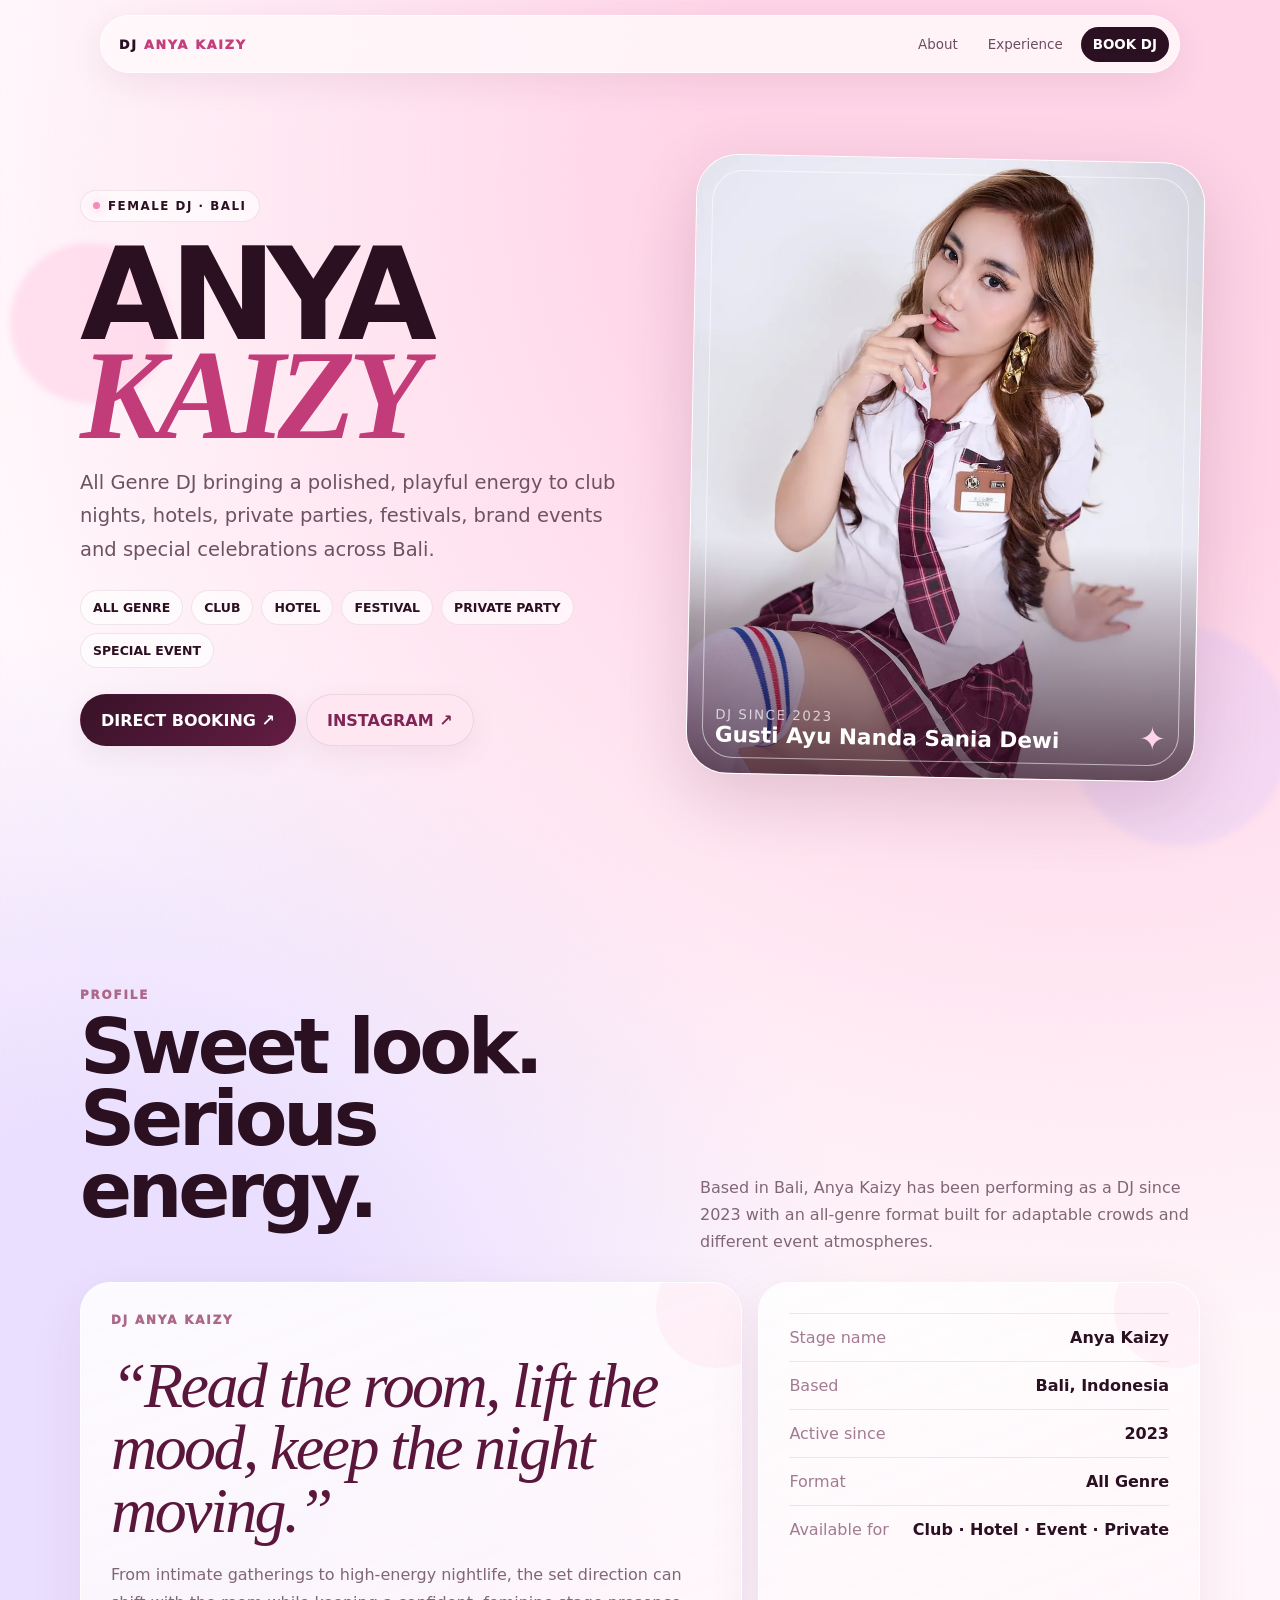
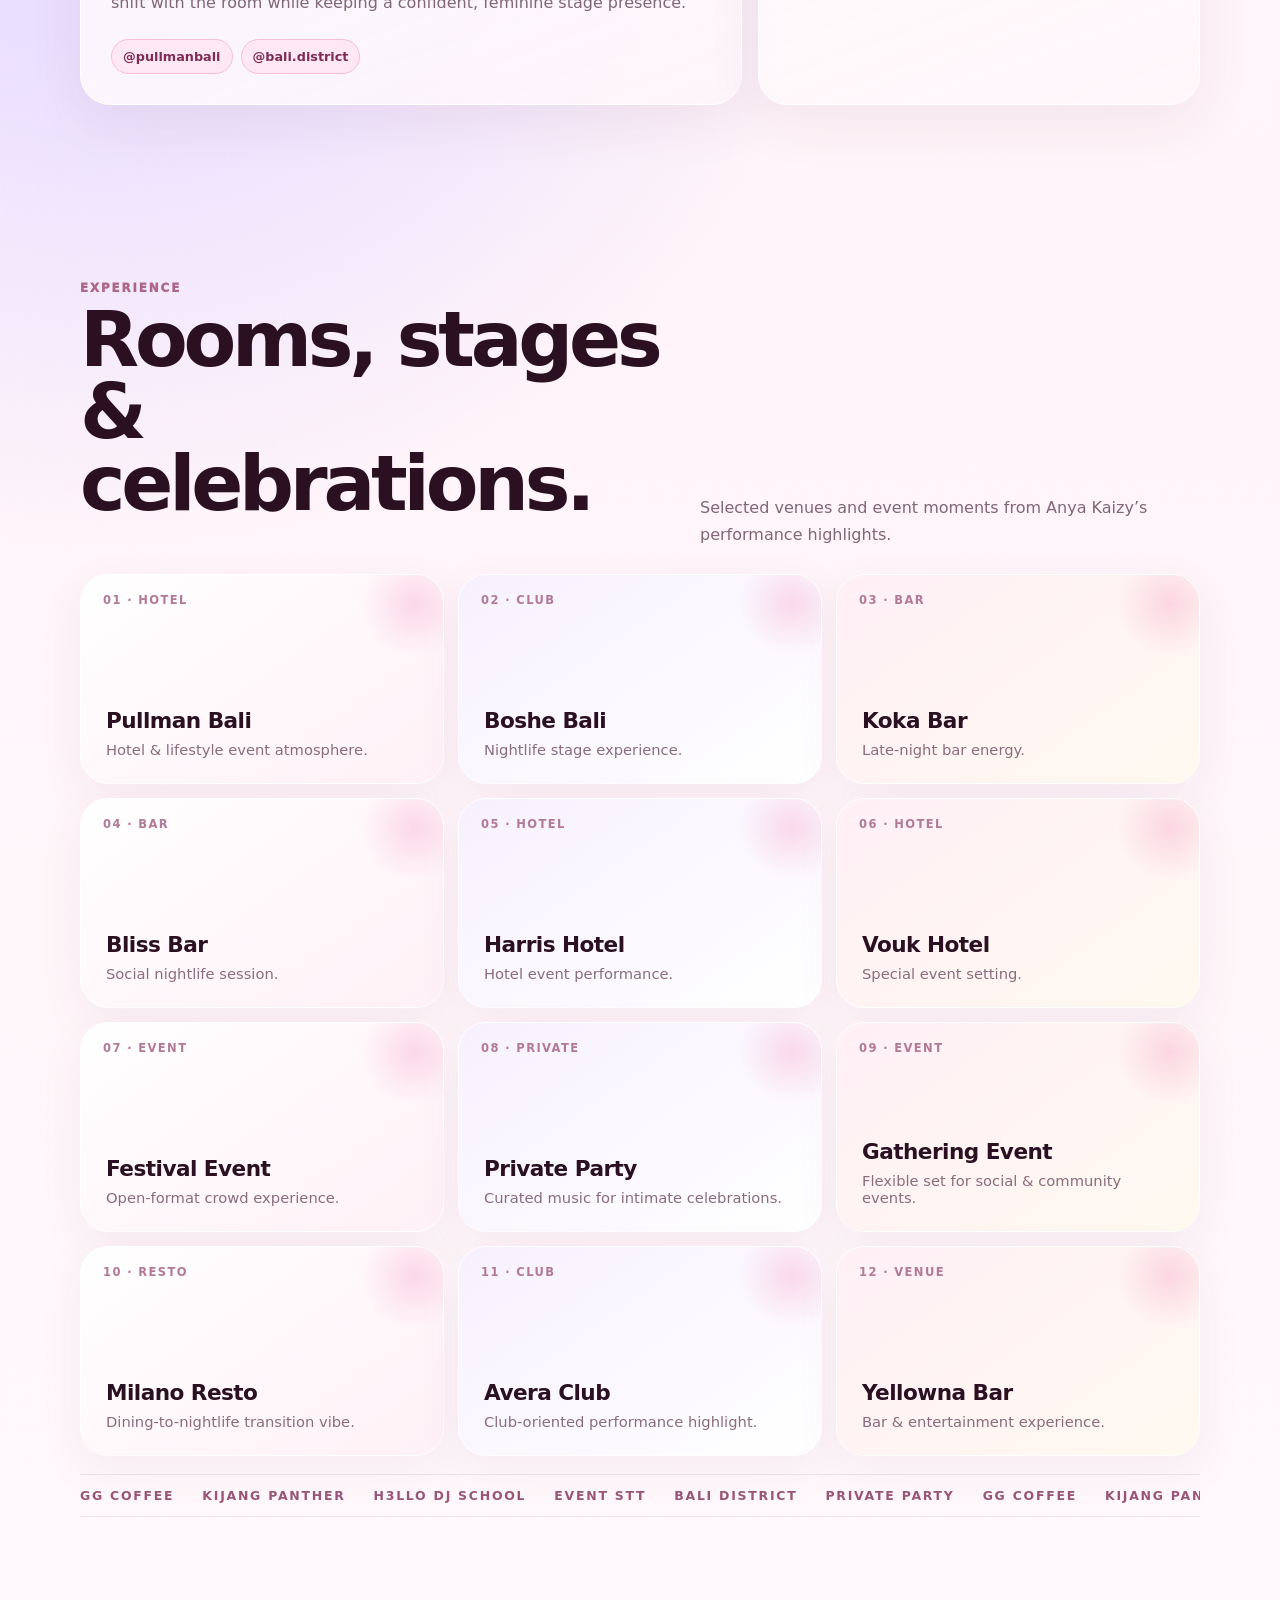
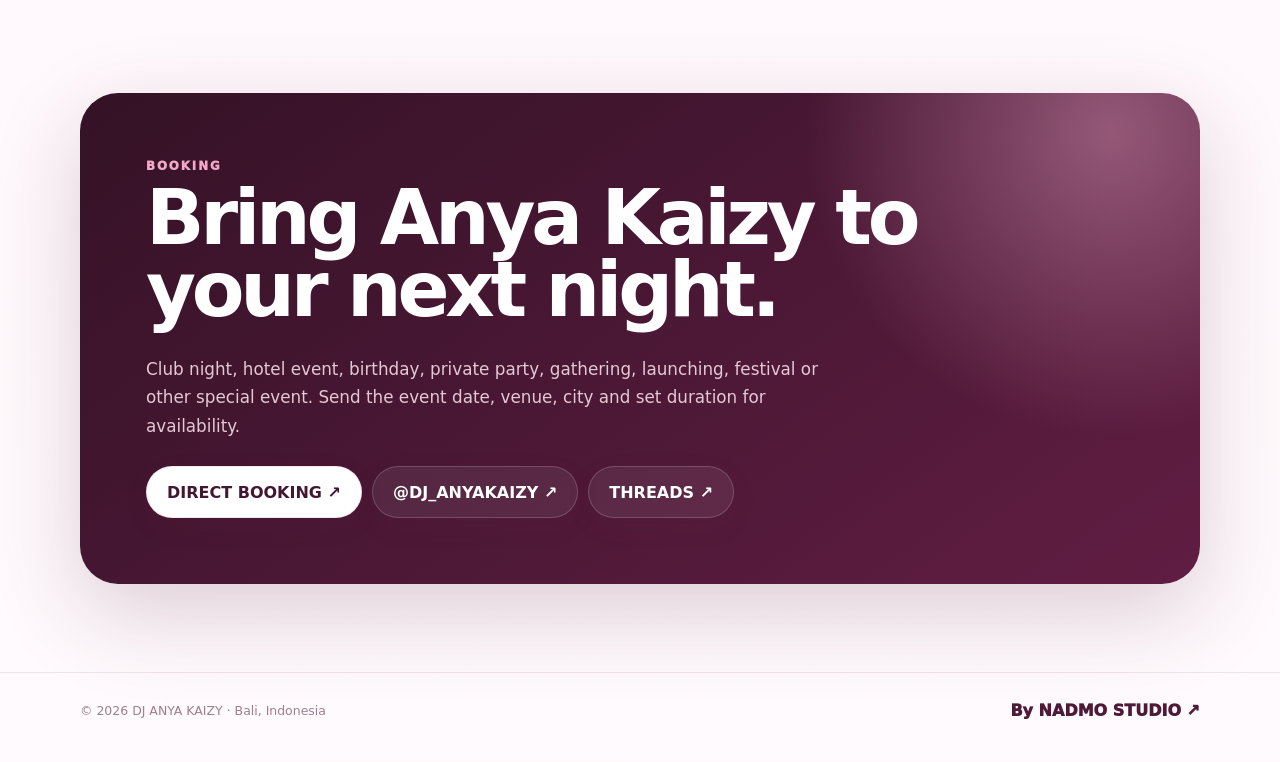
==== sites/anyakaizy/index.html @ 530e31b0 "Add DJ Anya Kaizy profile website" ====
<!doctype html>
<html lang="en">
<head>
<meta charset="utf-8">
<meta name="viewport" content="width=device-width,initial-scale=1,viewport-fit=cover">
<meta name="theme-color" content="#2b1021">
<title>DJ ANYA KAIZY — Female DJ Bali</title>
<meta name="description" content="DJ Anya Kaizy — Female All Genre DJ based in Bali. DJ since 2023. Available for club nights, hotels, private parties, festivals and special events.">
<meta property="og:title" content="DJ ANYA KAIZY — Female DJ Bali">
<meta property="og:description" content="All Genre Female DJ based in Bali. Club, hotel, festival, private party and special event experience.">
<style>
:root{
  --ink:#2b1021;
  --ink2:#43172f;
  --rose:#f38ab9;
  --rose2:#ffb9d6;
  --cream:#fff7fb;
  --paper:#fffafd;
  --lav:#d9c7ff;
  --muted:#816676;
  --line:#5a27411a;
  --card:#ffffffb8;
  --shadow:0 24px 70px rgba(77,18,49,.16);
}
*{box-sizing:border-box}
html{scroll-behavior:smooth}
body{
  margin:0;color:var(--ink);font-family:Inter,ui-sans-serif,system-ui,-apple-system,Segoe UI,sans-serif;
  background:
    radial-gradient(circle at 86% 4%,#ffd4e7 0 10%,transparent 30%),
    radial-gradient(circle at 8% 35%,#eadfff 0 9%,transparent 27%),
    linear-gradient(180deg,#fffafd,#fff4f9 48%,#fffafd 100%);
  overflow-x:hidden;
}
a{color:inherit;text-decoration:none}
.wrap{width:min(1120px,calc(100% - 34px));margin:auto}
nav{position:fixed;z-index:30;top:15px;left:0;right:0}
.nav{
  width:min(1080px,calc(100% - 34px));margin:auto;min-height:58px;padding:9px 10px 9px 18px;
  display:flex;align-items:center;justify-content:space-between;border:1px solid #ffffffb8;
  border-radius:999px;background:#fff8fbd9;backdrop-filter:blur(20px);box-shadow:0 10px 35px #5f214915;
}
.logo{font-size:.79rem;font-weight:950;letter-spacing:.14em}
.logo i{font-style:normal;color:#c33e7d}
.menu{display:flex;gap:6px;align-items:center}
.menu a{font-size:.84rem;color:#6c4d60;padding:10px 12px}
.menu .book{background:var(--ink);color:#fff;border-radius:999px;font-weight:900}

.hero{min-height:100svh;padding:112px 0 76px;display:flex;align-items:center;position:relative}
.hero:before,.hero:after{content:"";position:absolute;border-radius:50%;filter:blur(3px);pointer-events:none}
.hero:before{width:160px;height:160px;background:#ffc5df70;left:-70px;top:27%}
.hero:after{width:220px;height:220px;background:#d5c2ff45;right:-90px;bottom:6%}
.hero-grid{display:grid;grid-template-columns:1fr .92fr;gap:58px;align-items:center;position:relative;z-index:2}
.eyebrow{display:inline-flex;align-items:center;gap:8px;padding:8px 12px;border:1px solid var(--line);border-radius:999px;background:#ffffffa5;font-size:.74rem;font-weight:900;letter-spacing:.13em;text-transform:uppercase}
.eyebrow:before{content:"";width:7px;height:7px;border-radius:50%;background:var(--rose);box-shadow:0 0 18px #ee6fa8}
h1{margin:22px 0 18px;font-size:clamp(4rem,10vw,8.5rem);line-height:.79;letter-spacing:-.075em}
h1 span{display:block;color:#c13c79;font-family:Georgia,'Times New Roman',serif;font-weight:700;font-style:italic;letter-spacing:-.06em}
.lead{max-width:640px;color:#6d5362;font-size:clamp(1rem,1.9vw,1.22rem);line-height:1.72}
.chips{display:flex;flex-wrap:wrap;gap:8px;margin:24px 0 26px}
.chip{padding:9px 12px;border:1px solid var(--line);border-radius:999px;background:#ffffffa7;font-size:.78rem;font-weight:800}
.btns{display:flex;flex-wrap:wrap;gap:10px}
.btn{min-height:52px;padding:0 20px;display:inline-flex;align-items:center;justify-content:center;border-radius:999px;border:1px solid var(--line);background:#fff;font-weight:900;box-shadow:0 9px 28px #70254b12}
.btn.primary{background:linear-gradient(135deg,#381228,#641d43);color:#fff;border-color:transparent}
.btn.soft{background:#ffe7f2;color:#7f2453}

.portrait{position:relative;min-height:620px;border-radius:42px;overflow:hidden;background:#f4d9e7;border:1px solid #ffffff;box-shadow:var(--shadow);transform:rotate(1.1deg)}
.portrait:before{content:"";position:absolute;inset:15px;border:1px solid #ffffff90;border-radius:31px;z-index:2;pointer-events:none}
.portrait img{position:absolute;inset:0;width:100%;height:100%;object-fit:cover;object-position:50% 12%}
.portrait:after{content:"";position:absolute;inset:0;background:linear-gradient(0deg,#321022b8 0%,transparent 38%)}
.photo-tag{position:absolute;z-index:3;left:28px;right:28px;bottom:26px;display:flex;justify-content:space-between;align-items:flex-end;gap:18px;color:#fff}
.photo-tag small{display:block;opacity:.72;letter-spacing:.12em;text-transform:uppercase}
.photo-tag strong{font-size:1.35rem}
.star{font-size:2rem;line-height:1;color:#ffd5e7}

section{padding:88px 0}
.kicker{font-size:.74rem;color:#ac6888;text-transform:uppercase;letter-spacing:.16em;font-weight:950}
h2{font-size:clamp(2.5rem,6vw,4.9rem);line-height:.94;letter-spacing:-.055em;margin:9px 0 28px}
.section-head{display:flex;justify-content:space-between;align-items:flex-end;gap:24px;margin-bottom:26px}
.section-head p{max-width:500px;color:var(--muted);margin:0;line-height:1.7}

.profile-grid{display:grid;grid-template-columns:1.2fr .8fr;gap:16px}
.card{border:1px solid #ffffff;background:linear-gradient(160deg,#ffffffdc,#fff6faca);border-radius:30px;padding:30px;box-shadow:0 18px 55px #6d254513;position:relative;overflow:hidden}
.card:after{content:"";position:absolute;width:120px;height:120px;border-radius:50%;background:#ffd4e840;right:-35px;top:-35px}
.quote{font-family:Georgia,'Times New Roman',serif;font-style:italic;font-size:clamp(2.25rem,5vw,4.2rem);line-height:.98;letter-spacing:-.04em;margin:28px 0 18px;color:#5b173b}
.card p{color:var(--muted);line-height:1.75}
.meta{display:flex;justify-content:space-between;gap:18px;padding:14px 0;border-top:1px solid var(--line);position:relative;z-index:2}
.meta span:first-child{color:#a37b92}
.meta b{text-align:right}
.affil{margin-top:22px;display:flex;gap:8px;flex-wrap:wrap}
.affil span{padding:9px 11px;background:#ffe8f3;border:1px solid #f5bfd7;border-radius:999px;font-size:.8rem;font-weight:850;color:#7d2c56}

.experience{position:relative}
.experience-grid{display:grid;grid-template-columns:repeat(3,1fr);gap:14px}
.xcard{min-height:210px;padding:25px;border-radius:28px;border:1px solid #ffffff;background:linear-gradient(145deg,#fff,#fff1f7);box-shadow:0 14px 46px #70284c10;display:flex;flex-direction:column;justify-content:flex-end;position:relative;overflow:hidden}
.xcard:nth-child(3n+2){background:linear-gradient(145deg,#f7f1ff,#fff)}
.xcard:nth-child(3n){background:linear-gradient(145deg,#fff0f6,#fff9f0)}
.xcard:before{content:"";position:absolute;width:110px;height:110px;right:-26px;top:-26px;border-radius:50%;background:radial-gradient(circle,#f59dc55a,transparent 68%)}
.num{position:absolute;top:18px;left:22px;font-size:.72rem;letter-spacing:.12em;font-weight:900;color:#b27a97}
.xcard h3{margin:0 0 8px;font-size:1.35rem;letter-spacing:-.025em}
.xcard p{margin:0;color:#8a6c7d;font-size:.92rem}

.marquee{margin-top:18px;overflow:hidden;border-top:1px solid var(--line);border-bottom:1px solid var(--line);padding:13px 0}
.marquee-track{display:flex;gap:28px;width:max-content;animation:flow 24s linear infinite;font-size:.78rem;font-weight:900;letter-spacing:.14em;color:#9a5677}
@keyframes flow{to{transform:translateX(-50%)}}

.booking{padding:clamp(30px,6vw,66px);border-radius:38px;background:radial-gradient(circle at 92% 8%,#ffbad965,transparent 27%),linear-gradient(145deg,#341226,#611d43);color:#fff;box-shadow:0 30px 90px #49152f30}
.booking .kicker{color:#f2a8c8}
.booking h2{max-width:800px}
.booking p{color:#e4c8d6;max-width:680px;font-size:1.05rem;line-height:1.7}
.booking .btn{background:#fff;color:#42172f}
.booking .btn.alt{background:#ffffff12;color:#fff;border-color:#ffffff2c}
.socials{display:flex;gap:10px;flex-wrap:wrap;margin-top:26px}

footer{padding:28px 0 42px;color:#9d7f8f;border-top:1px solid var(--line)}
.foot{display:flex;justify-content:space-between;gap:18px;flex-wrap:wrap;align-items:center}
.nadmo{color:#4d1a37;font-weight:950}
.micro{font-size:.78rem}

@media(max-width:820px){
  .menu a:not(.book){display:none}
  .hero{padding-top:94px}
  .hero-grid{grid-template-columns:1fr;gap:28px}
  .portrait{order:-1;min-height:500px;border-radius:30px;transform:none}
  .portrait:before{inset:11px;border-radius:22px}
  h1{font-size:clamp(4rem,20vw,6.6rem)}
  .profile-grid{grid-template-columns:1fr}
  .experience-grid{grid-template-columns:1fr}
  .section-head{display:block}
  .section-head p{margin-top:14px}
  section{padding:66px 0}
  .btn{width:100%}
}
@media(max-width:430px){
  .wrap{width:min(100% - 24px,1120px)}
  .nav{width:calc(100% - 24px)}
  .portrait{min-height:465px}
  .photo-tag{left:20px;right:20px;bottom:20px}
  .card,.xcard{border-radius:24px}
}
@media(prefers-reduced-motion:reduce){html{scroll-behavior:auto}.marquee-track{animation:none}}
</style>
</head>
<body>
<nav>
  <div class="nav">
    <a class="logo" href="#top">DJ <i>ANYA KAIZY</i></a>
    <div class="menu">
      <a href="#about">About</a>
      <a href="#experience">Experience</a>
      <a class="book" href="https://ig.me/m/dj_anyakaizy" target="_blank" rel="noopener">BOOK DJ</a>
    </div>
  </div>
</nav>

<main id="top">
  <div class="wrap hero">
    <div class="hero-grid">
      <div>
        <span class="eyebrow">Female DJ · Bali</span>
        <h1>ANYA<span>KAIZY</span></h1>
        <p class="lead">All Genre DJ bringing a polished, playful energy to club nights, hotels, private parties, festivals, brand events and special celebrations across Bali.</p>
        <div class="chips">
          <span class="chip">ALL GENRE</span><span class="chip">CLUB</span><span class="chip">HOTEL</span><span class="chip">FESTIVAL</span><span class="chip">PRIVATE PARTY</span><span class="chip">SPECIAL EVENT</span>
        </div>
        <div class="btns">
          <a class="btn primary" href="https://ig.me/m/dj_anyakaizy" target="_blank" rel="noopener">DIRECT BOOKING ↗</a>
          <a class="btn soft" href="https://www.instagram.com/dj_anyakaizy/" target="_blank" rel="noopener">INSTAGRAM ↗</a>
        </div>
      </div>
      <div class="portrait">
        <img alt="DJ Anya Kaizy" src="[data-uri]">
        <div class="photo-tag">
          <div><small>DJ since 2023</small><strong>Gusti Ayu Nanda Sania Dewi</strong></div>
          <div class="star">✦</div>
        </div>
      </div>
    </div>
  </div>

  <section id="about">
    <div class="wrap">
      <div class="section-head">
        <div><div class="kicker">Profile</div><h2>Sweet look.<br>Serious energy.</h2></div>
        <p>Based in Bali, Anya Kaizy has been performing as a DJ since 2023 with an all-genre format built for adaptable crowds and different event atmospheres.</p>
      </div>
      <div class="profile-grid">
        <article class="card">
          <div class="kicker">DJ ANYA KAIZY</div>
          <div class="quote">“Read the room, lift the mood, keep the night moving.”</div>
          <p>From intimate gatherings to high-energy nightlife, the set direction can shift with the room while keeping a confident, feminine stage presence.</p>
          <div class="affil"><span>@pullmanbali</span><span>@bali.district</span></div>
        </article>
        <article class="card">
          <div class="meta"><span>Stage name</span><b>Anya Kaizy</b></div>
          <div class="meta"><span>Based</span><b>Bali, Indonesia</b></div>
          <div class="meta"><span>Active since</span><b>2023</b></div>
          <div class="meta"><span>Format</span><b>All Genre</b></div>
          <div class="meta"><span>Available for</span><b>Club · Hotel · Event · Private</b></div>
        </article>
      </div>
    </div>
  </section>

  <section id="experience" class="experience">
    <div class="wrap">
      <div class="section-head">
        <div><div class="kicker">Experience</div><h2>Rooms, stages<br>& celebrations.</h2></div>
        <p>Selected venues and event moments from Anya Kaizy’s performance highlights.</p>
      </div>

      <div class="experience-grid">
        <article class="xcard"><div class="num">01 · HOTEL</div><h3>Pullman Bali</h3><p>Hotel & lifestyle event atmosphere.</p></article>
        <article class="xcard"><div class="num">02 · CLUB</div><h3>Boshe Bali</h3><p>Nightlife stage experience.</p></article>
        <article class="xcard"><div class="num">03 · BAR</div><h3>Koka Bar</h3><p>Late-night bar energy.</p></article>
        <article class="xcard"><div class="num">04 · BAR</div><h3>Bliss Bar</h3><p>Social nightlife session.</p></article>
        <article class="xcard"><div class="num">05 · HOTEL</div><h3>Harris Hotel</h3><p>Hotel event performance.</p></article>
        <article class="xcard"><div class="num">06 · HOTEL</div><h3>Vouk Hotel</h3><p>Special event setting.</p></article>
        <article class="xcard"><div class="num">07 · EVENT</div><h3>Festival Event</h3><p>Open-format crowd experience.</p></article>
        <article class="xcard"><div class="num">08 · PRIVATE</div><h3>Private Party</h3><p>Curated music for intimate celebrations.</p></article>
        <article class="xcard"><div class="num">09 · EVENT</div><h3>Gathering Event</h3><p>Flexible set for social & community events.</p></article>
        <article class="xcard"><div class="num">10 · RESTO</div><h3>Milano Resto</h3><p>Dining-to-nightlife transition vibe.</p></article>
        <article class="xcard"><div class="num">11 · CLUB</div><h3>Avera Club</h3><p>Club-oriented performance highlight.</p></article>
        <article class="xcard"><div class="num">12 · VENUE</div><h3>Yellowna Bar</h3><p>Bar & entertainment experience.</p></article>
      </div>

      <div class="marquee" aria-hidden="true">
        <div class="marquee-track">
          <span>GG COFFEE</span><span>KIJANG PANTHER</span><span>H3LLO DJ SCHOOL</span><span>EVENT STT</span><span>BALI DISTRICT</span><span>PRIVATE PARTY</span>
          <span>GG COFFEE</span><span>KIJANG PANTHER</span><span>H3LLO DJ SCHOOL</span><span>EVENT STT</span><span>BALI DISTRICT</span><span>PRIVATE PARTY</span>
        </div>
      </div>
    </div>
  </section>

  <section id="booking">
    <div class="wrap">
      <div class="booking">
        <div class="kicker">Booking</div>
        <h2>Bring Anya Kaizy to your next night.</h2>
        <p>Club night, hotel event, birthday, private party, gathering, launching, festival or other special event. Send the event date, venue, city and set duration for availability.</p>
        <div class="socials">
          <a class="btn" href="https://ig.me/m/dj_anyakaizy" target="_blank" rel="noopener">DIRECT BOOKING ↗</a>
          <a class="btn alt" href="https://www.instagram.com/dj_anyakaizy/" target="_blank" rel="noopener">@DJ_ANYAKAIZY ↗</a>
          <a class="btn alt" href="https://www.threads.net/@dj_anyakaizy" target="_blank" rel="noopener">THREADS ↗</a>
        </div>
      </div>
    </div>
  </section>
</main>

<footer>
  <div class="wrap foot">
    <div class="micro">© 2026 DJ ANYA KAIZY · Bali, Indonesia</div>
    <a class="nadmo" href="https://nadmo.id/" target="_blank" rel="noopener">By NADMO STUDIO ↗</a>
  </div>
</footer>
</body>
</html>
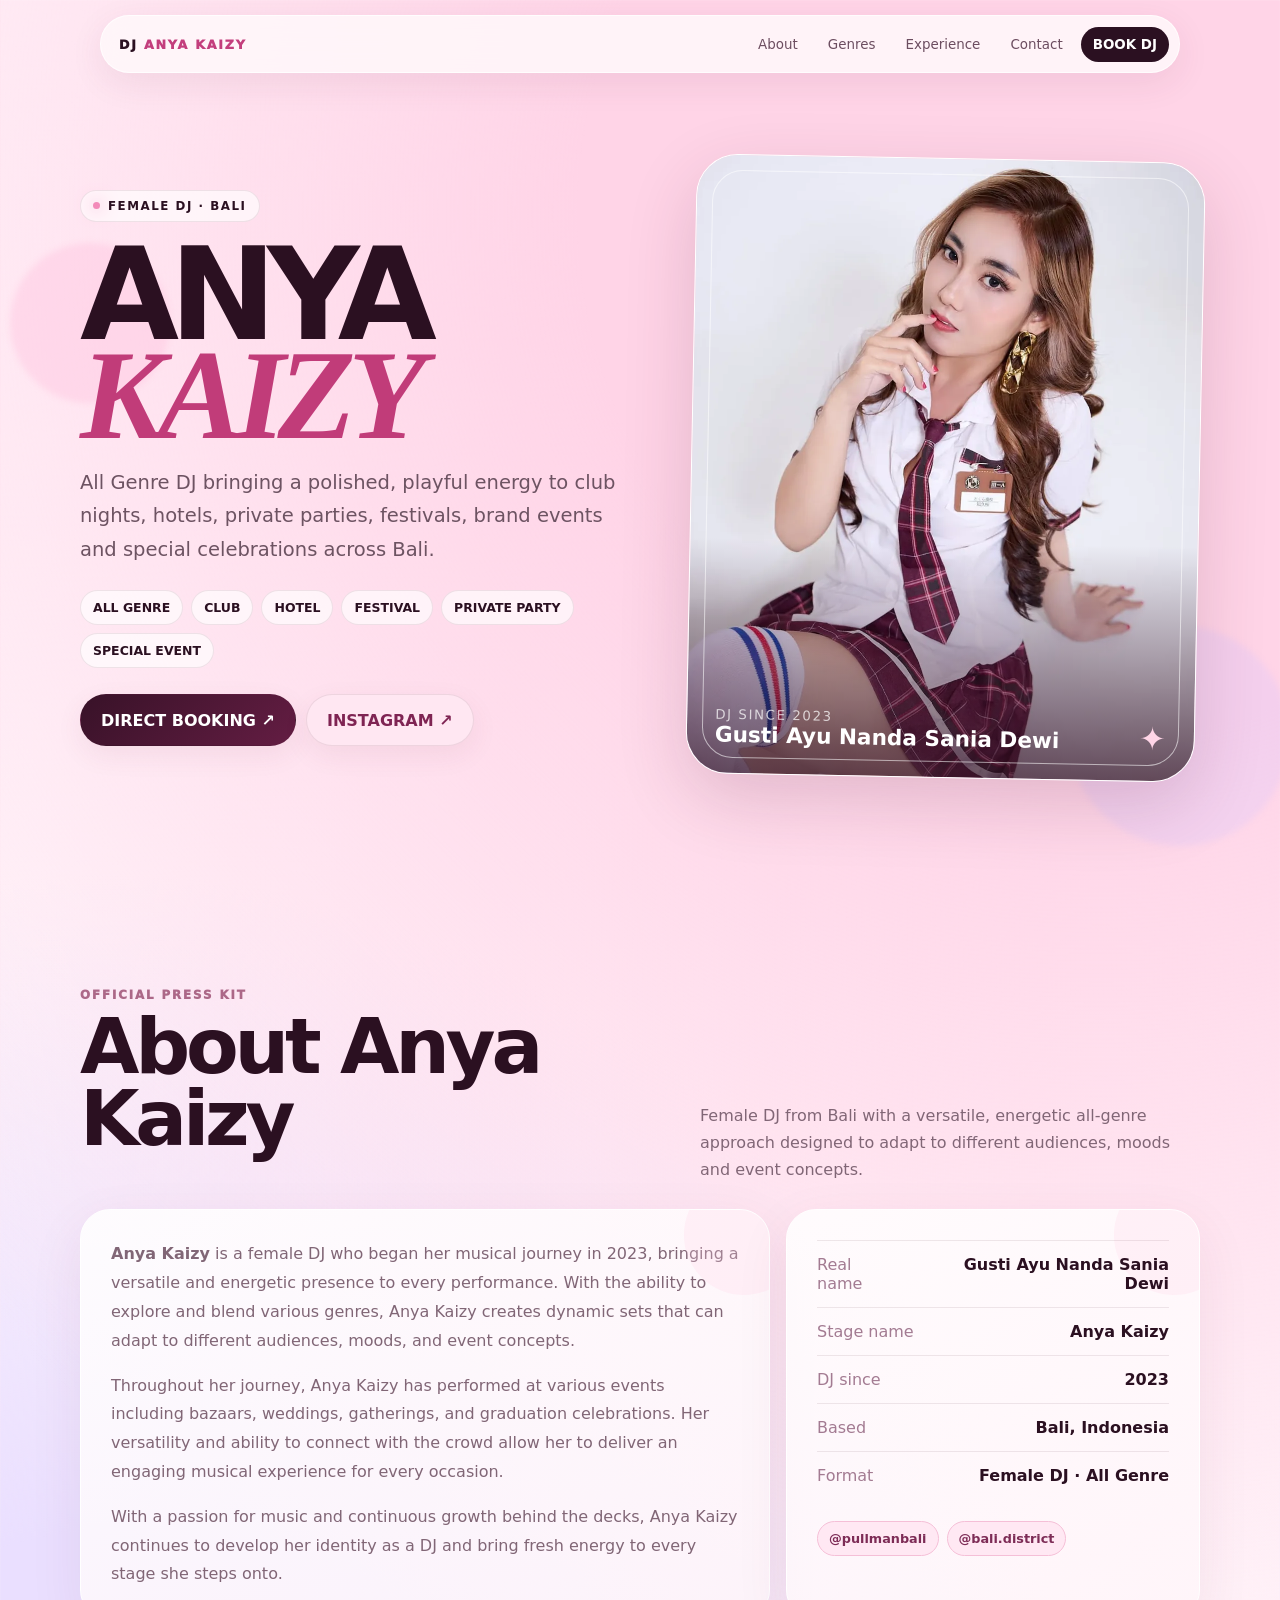
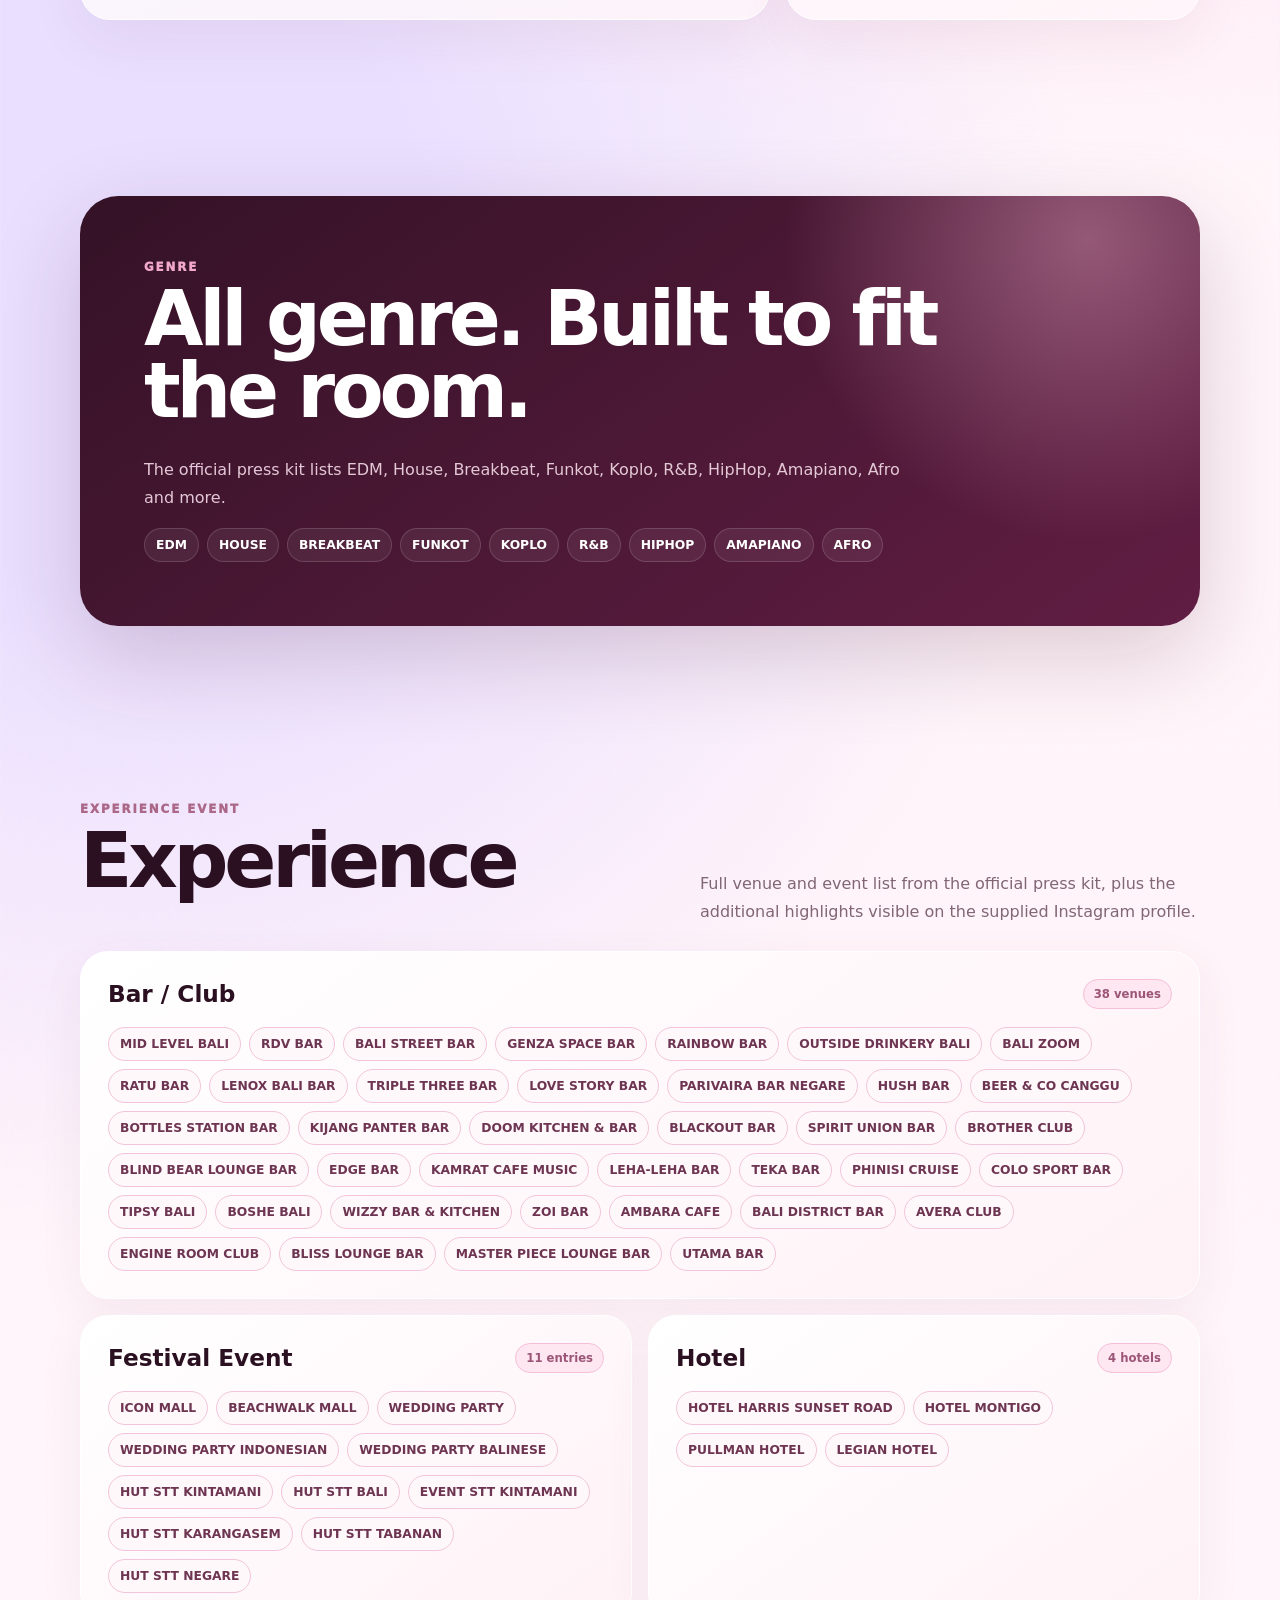
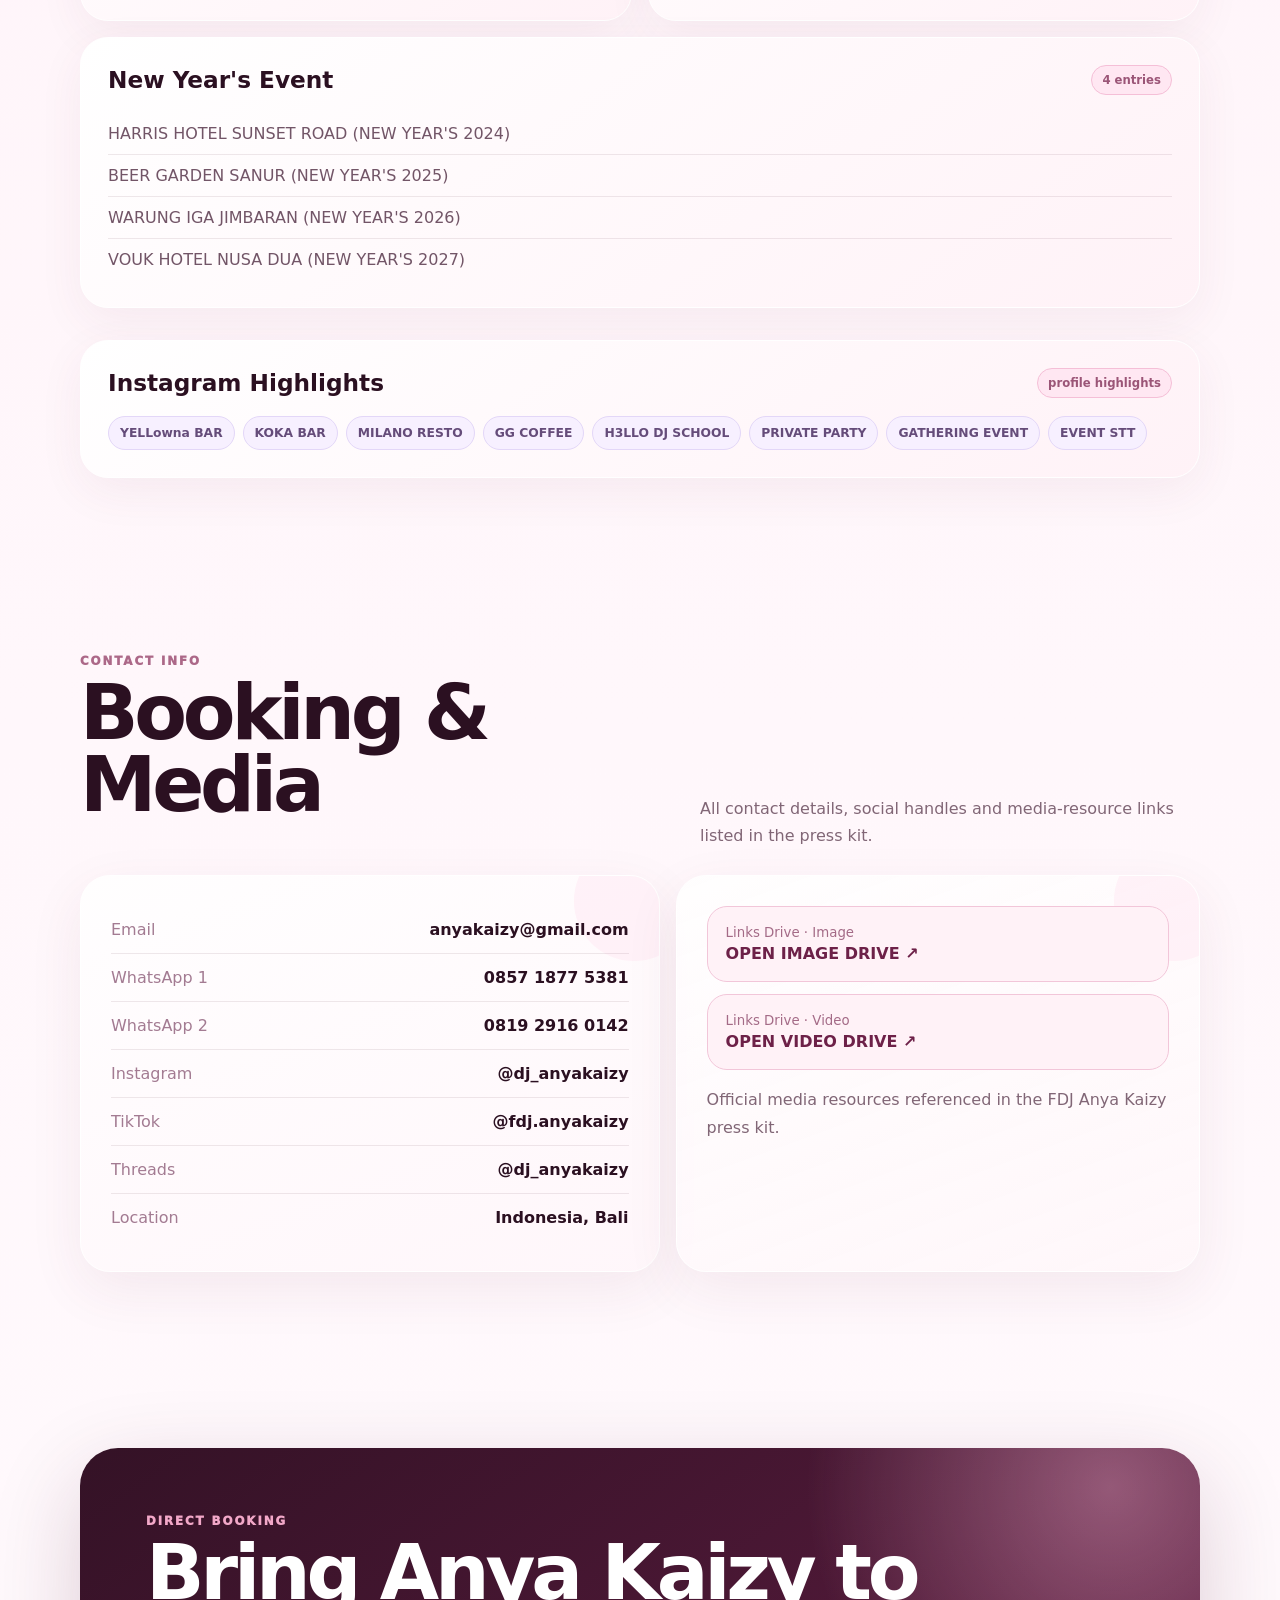
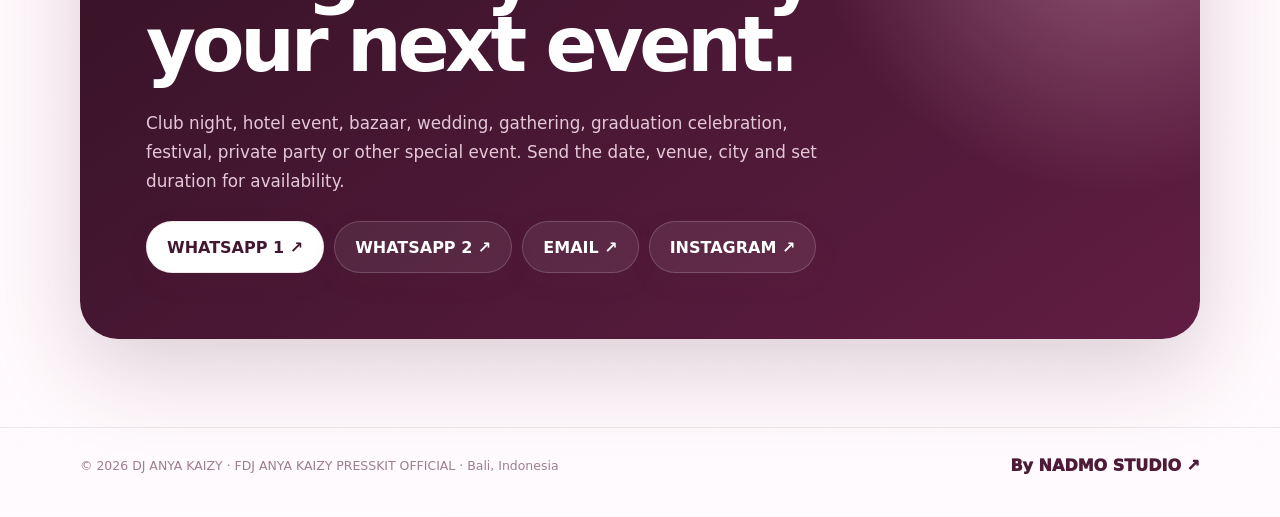
==== commit 895541d2: "Sync complete Anya Kaizy press kit website" ====
--- a/sites/anyakaizy/index.html
+++ b/sites/anyakaizy/index.html
@@ -138,6 +138,20 @@
   .card,.xcard{border-radius:24px}
 }
 @media(prefers-reduced-motion:reduce){html{scroll-behavior:auto}.marquee-track{animation:none}}
+
+/* Press kit complete data */
+.press-grid{display:grid;grid-template-columns:1.25fr .75fr;gap:16px}
+.press-copy p{margin:0 0 16px;color:var(--muted);line-height:1.8}.press-copy p:last-child{margin-bottom:0}
+.genre-panel{padding:clamp(30px,6vw,64px);border-radius:38px;background:radial-gradient(circle at 90% 10%,#ffbad965,transparent 28%),linear-gradient(145deg,#341226,#611d43);color:#fff;box-shadow:0 30px 90px #49152f30}
+.genre-panel .kicker{color:#f2a8c8}.genre-panel h2{max-width:820px}.genre-panel p{max-width:760px;color:#e4c8d6;line-height:1.75}
+.press-tags{display:flex;flex-wrap:wrap;gap:8px}.press-tag{display:inline-flex;align-items:center;min-height:34px;padding:8px 11px;border-radius:999px;border:1px solid #f3c5da;background:#fff8fb;color:#6d3551;font-size:.77rem;font-weight:850}
+.genre-panel .press-tag{background:#ffffff10;color:#fff;border-color:#ffffff25}
+.press-stack{display:grid;gap:16px}.press-card{padding:27px;border-radius:28px;border:1px solid #fff;background:linear-gradient(145deg,#fff,#fff2f7);box-shadow:0 14px 46px #70284c10}.press-top{display:flex;align-items:center;justify-content:space-between;gap:16px;margin-bottom:18px}.press-top h3{font-size:1.45rem;margin:0}.press-count{padding:7px 10px;border-radius:999px;background:#ffe7f2;border:1px solid #f5bfd7;color:#9b5577;font-size:.73rem;font-weight:900}
+.press-two{display:grid;grid-template-columns:1fr 1fr;gap:16px}.press-lines{display:grid}.press-lines div{padding:11px 0;border-top:1px solid var(--line);color:#725567}.press-lines div:first-child{border-top:0}
+.contact-grid{display:grid;grid-template-columns:1.05fr .95fr;gap:16px}.contact-list{display:grid}.contact-row{display:flex;justify-content:space-between;gap:18px;padding:14px 0;border-top:1px solid var(--line);position:relative;z-index:2}.contact-row:first-child{border-top:0}.contact-row span{color:#a37b92}.contact-row a,.contact-row b{text-align:right;font-weight:850}.resource{padding:18px;border-radius:20px;background:#fff2f7;border:1px solid #f2c6d9;margin-bottom:12px;position:relative;z-index:2}.resource small{display:block;color:#a46b87;margin-bottom:4px}.resource a{font-weight:900;color:#6d2148}
+.ig-highlights{margin-top:16px}.ig-highlights .press-tag{background:#f7f0ff;border-color:#e3d7f8;color:#654c7a}
+@media(max-width:820px){.press-grid,.press-two,.contact-grid{grid-template-columns:1fr}}
+
 </style>
 </head>
 <body>
@@ -146,8 +160,10 @@
     <a class="logo" href="#top">DJ <i>ANYA KAIZY</i></a>
     <div class="menu">
       <a href="#about">About</a>
+      <a href="#genres">Genres</a>
       <a href="#experience">Experience</a>
-      <a class="book" href="https://ig.me/m/dj_anyakaizy" target="_blank" rel="noopener">BOOK DJ</a>
+      <a href="#contact">Contact</a>
+      <a class="book" href="https://wa.me/6285718775381?text=Halo%20DJ%20Anya%20Kaizy%2C%20saya%20mau%20tanya%20availability%20untuk%20event." target="_blank" rel="noopener">BOOK DJ</a>
     </div>
   </div>
 </nav>
@@ -163,7 +179,7 @@
           <span class="chip">ALL GENRE</span><span class="chip">CLUB</span><span class="chip">HOTEL</span><span class="chip">FESTIVAL</span><span class="chip">PRIVATE PARTY</span><span class="chip">SPECIAL EVENT</span>
         </div>
         <div class="btns">
-          <a class="btn primary" href="https://ig.me/m/dj_anyakaizy" target="_blank" rel="noopener">DIRECT BOOKING ↗</a>
+          <a class="btn primary" href="https://wa.me/6285718775381?text=Halo%20DJ%20Anya%20Kaizy%2C%20saya%20mau%20tanya%20availability%20untuk%20event." target="_blank" rel="noopener">DIRECT BOOKING ↗</a>
           <a class="btn soft" href="https://www.instagram.com/dj_anyakaizy/" target="_blank" rel="noopener">INSTAGRAM ↗</a>
         </div>
       </div>
@@ -177,57 +193,96 @@
     </div>
   </div>
 
+
   <section id="about">
     <div class="wrap">
       <div class="section-head">
-        <div><div class="kicker">Profile</div><h2>Sweet look.<br>Serious energy.</h2></div>
-        <p>Based in Bali, Anya Kaizy has been performing as a DJ since 2023 with an all-genre format built for adaptable crowds and different event atmospheres.</p>
-      </div>
-      <div class="profile-grid">
+        <div><div class="kicker">Official Press Kit</div><h2>About Anya Kaizy</h2></div>
+        <p>Female DJ from Bali with a versatile, energetic all-genre approach designed to adapt to different audiences, moods and event concepts.</p>
+      </div>
+      <div class="press-grid">
+        <article class="card press-copy">
+          <p><b>Anya Kaizy</b> is a female DJ who began her musical journey in 2023, bringing a versatile and energetic presence to every performance. With the ability to explore and blend various genres, Anya Kaizy creates dynamic sets that can adapt to different audiences, moods, and event concepts.</p>
+          <p>Throughout her journey, Anya Kaizy has performed at various events including bazaars, weddings, gatherings, and graduation celebrations. Her versatility and ability to connect with the crowd allow her to deliver an engaging musical experience for every occasion.</p>
+          <p>With a passion for music and continuous growth behind the decks, Anya Kaizy continues to develop her identity as a DJ and bring fresh energy to every stage she steps onto.</p>
+        </article>
         <article class="card">
-          <div class="kicker">DJ ANYA KAIZY</div>
-          <div class="quote">“Read the room, lift the mood, keep the night moving.”</div>
-          <p>From intimate gatherings to high-energy nightlife, the set direction can shift with the room while keeping a confident, feminine stage presence.</p>
+          <div class="meta"><span>Real name</span><b>Gusti Ayu Nanda Sania Dewi</b></div>
+          <div class="meta"><span>Stage name</span><b>Anya Kaizy</b></div>
+          <div class="meta"><span>DJ since</span><b>2023</b></div>
+          <div class="meta"><span>Based</span><b>Bali, Indonesia</b></div>
+          <div class="meta"><span>Format</span><b>Female DJ · All Genre</b></div>
           <div class="affil"><span>@pullmanbali</span><span>@bali.district</span></div>
         </article>
+      </div>
+    </div>
+  </section>
+
+  <section id="genres">
+    <div class="wrap">
+      <div class="genre-panel">
+        <div class="kicker">Genre</div>
+        <h2>All genre. Built to fit the room.</h2>
+        <p>The official press kit lists EDM, House, Breakbeat, Funkot, Koplo, R&amp;B, HipHop, Amapiano, Afro and more.</p>
+        <div class="press-tags"><span class="press-tag">EDM</span><span class="press-tag">HOUSE</span><span class="press-tag">BREAKBEAT</span><span class="press-tag">FUNKOT</span><span class="press-tag">KOPLO</span><span class="press-tag">R&amp;B</span><span class="press-tag">HIPHOP</span><span class="press-tag">AMAPIANO</span><span class="press-tag">AFRO</span></div>
+      </div>
+    </div>
+  </section>
+
+  <section id="experience" class="experience">
+    <div class="wrap">
+      <div class="section-head">
+        <div><div class="kicker">Experience Event</div><h2>Experience</h2></div>
+        <p>Full venue and event list from the official press kit, plus the additional highlights visible on the supplied Instagram profile.</p>
+      </div>
+      <div class="press-stack">
+        <article class="press-card">
+          <div class="press-top"><h3>Bar / Club</h3><span class="press-count">38 venues</span></div>
+          <div class="press-tags"><span class="press-tag">MID LEVEL BALI</span><span class="press-tag">RDV BAR</span><span class="press-tag">BALI STREET BAR</span><span class="press-tag">GENZA SPACE BAR</span><span class="press-tag">RAINBOW BAR</span><span class="press-tag">OUTSIDE DRINKERY BALI</span><span class="press-tag">BALI ZOOM</span><span class="press-tag">RATU BAR</span><span class="press-tag">LENOX BALI BAR</span><span class="press-tag">TRIPLE THREE BAR</span><span class="press-tag">LOVE STORY BAR</span><span class="press-tag">PARIVAIRA BAR NEGARE</span><span class="press-tag">HUSH BAR</span><span class="press-tag">BEER &amp; CO CANGGU</span><span class="press-tag">BOTTLES STATION BAR</span><span class="press-tag">KIJANG PANTER BAR</span><span class="press-tag">DOOM KITCHEN &amp; BAR</span><span class="press-tag">BLACKOUT BAR</span><span class="press-tag">SPIRIT UNION BAR</span><span class="press-tag">BROTHER CLUB</span><span class="press-tag">BLIND BEAR LOUNGE BAR</span><span class="press-tag">EDGE BAR</span><span class="press-tag">KAMRAT CAFE MUSIC</span><span class="press-tag">LEHA-LEHA BAR</span><span class="press-tag">TEKA BAR</span><span class="press-tag">PHINISI CRUISE</span><span class="press-tag">COLO SPORT BAR</span><span class="press-tag">TIPSY BALI</span><span class="press-tag">BOSHE BALI</span><span class="press-tag">WIZZY BAR &amp; KITCHEN</span><span class="press-tag">ZOI BAR</span><span class="press-tag">AMBARA CAFE</span><span class="press-tag">BALI DISTRICT BAR</span><span class="press-tag">AVERA CLUB</span><span class="press-tag">ENGINE ROOM CLUB</span><span class="press-tag">BLISS LOUNGE BAR</span><span class="press-tag">MASTER PIECE LOUNGE BAR</span><span class="press-tag">UTAMA BAR</span></div>
+        </article>
+        <div class="press-two">
+          <article class="press-card">
+            <div class="press-top"><h3>Festival Event</h3><span class="press-count">11 entries</span></div>
+            <div class="press-tags"><span class="press-tag">ICON MALL</span><span class="press-tag">BEACHWALK MALL</span><span class="press-tag">WEDDING PARTY</span><span class="press-tag">WEDDING PARTY INDONESIAN</span><span class="press-tag">WEDDING PARTY BALINESE</span><span class="press-tag">HUT STT KINTAMANI</span><span class="press-tag">HUT STT BALI</span><span class="press-tag">EVENT STT KINTAMANI</span><span class="press-tag">HUT STT KARANGASEM</span><span class="press-tag">HUT STT TABANAN</span><span class="press-tag">HUT STT NEGARE</span></div>
+          </article>
+          <article class="press-card">
+            <div class="press-top"><h3>Hotel</h3><span class="press-count">4 hotels</span></div>
+            <div class="press-tags"><span class="press-tag">HOTEL HARRIS SUNSET ROAD</span><span class="press-tag">HOTEL MONTIGO</span><span class="press-tag">PULLMAN HOTEL</span><span class="press-tag">LEGIAN HOTEL</span></div>
+          </article>
+        </div>
+        <article class="press-card">
+          <div class="press-top"><h3>New Year's Event</h3><span class="press-count">4 entries</span></div>
+          <div class="press-lines"><div>HARRIS HOTEL SUNSET ROAD (NEW YEAR'S 2024)</div><div>BEER GARDEN SANUR (NEW YEAR'S 2025)</div><div>WARUNG IGA JIMBARAN (NEW YEAR'S 2026)</div><div>VOUK HOTEL NUSA DUA (NEW YEAR'S 2027)</div></div>
+        </article>
+        <article class="press-card ig-highlights">
+          <div class="press-top"><h3>Instagram Highlights</h3><span class="press-count">profile highlights</span></div>
+          <div class="press-tags"><span class="press-tag">YELLowna BAR</span><span class="press-tag">KOKA BAR</span><span class="press-tag">MILANO RESTO</span><span class="press-tag">GG COFFEE</span><span class="press-tag">H3LLO DJ SCHOOL</span><span class="press-tag">PRIVATE PARTY</span><span class="press-tag">GATHERING EVENT</span><span class="press-tag">EVENT STT</span></div>
+        </article>
+      </div>
+    </div>
+  </section>
+
+  <section id="contact">
+    <div class="wrap">
+      <div class="section-head">
+        <div><div class="kicker">Contact Info</div><h2>Booking & Media</h2></div>
+        <p>All contact details, social handles and media-resource links listed in the press kit.</p>
+      </div>
+      <div class="contact-grid">
+        <article class="card contact-list">
+          <div class="contact-row"><span>Email</span><a href="mailto:anyakaizy@gmail.com">anyakaizy@gmail.com</a></div>
+          <div class="contact-row"><span>WhatsApp 1</span><a href="https://wa.me/6285718775381" target="_blank" rel="noopener">0857 1877 5381</a></div>
+          <div class="contact-row"><span>WhatsApp 2</span><a href="https://wa.me/6281929160142" target="_blank" rel="noopener">0819 2916 0142</a></div>
+          <div class="contact-row"><span>Instagram</span><a href="https://www.instagram.com/dj_anyakaizy/" target="_blank" rel="noopener">@dj_anyakaizy</a></div>
+          <div class="contact-row"><span>TikTok</span><a href="https://www.tiktok.com/@fdj.anyakaizy" target="_blank" rel="noopener">@fdj.anyakaizy</a></div>
+          <div class="contact-row"><span>Threads</span><a href="https://www.threads.net/@dj_anyakaizy" target="_blank" rel="noopener">@dj_anyakaizy</a></div>
+          <div class="contact-row"><span>Location</span><b>Indonesia, Bali</b></div>
+        </article>
         <article class="card">
-          <div class="meta"><span>Stage name</span><b>Anya Kaizy</b></div>
-          <div class="meta"><span>Based</span><b>Bali, Indonesia</b></div>
-          <div class="meta"><span>Active since</span><b>2023</b></div>
-          <div class="meta"><span>Format</span><b>All Genre</b></div>
-          <div class="meta"><span>Available for</span><b>Club · Hotel · Event · Private</b></div>
-        </article>
-      </div>
-    </div>
-  </section>
-
-  <section id="experience" class="experience">
-    <div class="wrap">
-      <div class="section-head">
-        <div><div class="kicker">Experience</div><h2>Rooms, stages<br>& celebrations.</h2></div>
-        <p>Selected venues and event moments from Anya Kaizy’s performance highlights.</p>
-      </div>
-
-      <div class="experience-grid">
-        <article class="xcard"><div class="num">01 · HOTEL</div><h3>Pullman Bali</h3><p>Hotel & lifestyle event atmosphere.</p></article>
-        <article class="xcard"><div class="num">02 · CLUB</div><h3>Boshe Bali</h3><p>Nightlife stage experience.</p></article>
-        <article class="xcard"><div class="num">03 · BAR</div><h3>Koka Bar</h3><p>Late-night bar energy.</p></article>
-        <article class="xcard"><div class="num">04 · BAR</div><h3>Bliss Bar</h3><p>Social nightlife session.</p></article>
-        <article class="xcard"><div class="num">05 · HOTEL</div><h3>Harris Hotel</h3><p>Hotel event performance.</p></article>
-        <article class="xcard"><div class="num">06 · HOTEL</div><h3>Vouk Hotel</h3><p>Special event setting.</p></article>
-        <article class="xcard"><div class="num">07 · EVENT</div><h3>Festival Event</h3><p>Open-format crowd experience.</p></article>
-        <article class="xcard"><div class="num">08 · PRIVATE</div><h3>Private Party</h3><p>Curated music for intimate celebrations.</p></article>
-        <article class="xcard"><div class="num">09 · EVENT</div><h3>Gathering Event</h3><p>Flexible set for social & community events.</p></article>
-        <article class="xcard"><div class="num">10 · RESTO</div><h3>Milano Resto</h3><p>Dining-to-nightlife transition vibe.</p></article>
-        <article class="xcard"><div class="num">11 · CLUB</div><h3>Avera Club</h3><p>Club-oriented performance highlight.</p></article>
-        <article class="xcard"><div class="num">12 · VENUE</div><h3>Yellowna Bar</h3><p>Bar & entertainment experience.</p></article>
-      </div>
-
-      <div class="marquee" aria-hidden="true">
-        <div class="marquee-track">
-          <span>GG COFFEE</span><span>KIJANG PANTHER</span><span>H3LLO DJ SCHOOL</span><span>EVENT STT</span><span>BALI DISTRICT</span><span>PRIVATE PARTY</span>
-          <span>GG COFFEE</span><span>KIJANG PANTHER</span><span>H3LLO DJ SCHOOL</span><span>EVENT STT</span><span>BALI DISTRICT</span><span>PRIVATE PARTY</span>
-        </div>
+          <div class="resource"><small>Links Drive · Image</small><a href="https://drive.google.com/drive/folders/1s3CvV5es6OWyu__1Rvao_G-KV2p5CXQp" target="_blank" rel="noopener">OPEN IMAGE DRIVE ↗</a></div>
+          <div class="resource"><small>Links Drive · Video</small><a href="https://drive.google.com/drive/folders/1y3kf_rEHB1q6ISQa-S0JtC5nCDoBuDFn" target="_blank" rel="noopener">OPEN VIDEO DRIVE ↗</a></div>
+          <p>Official media resources referenced in the FDJ Anya Kaizy press kit.</p>
+        </article>
       </div>
     </div>
   </section>
@@ -235,22 +290,24 @@
   <section id="booking">
     <div class="wrap">
       <div class="booking">
-        <div class="kicker">Booking</div>
-        <h2>Bring Anya Kaizy to your next night.</h2>
-        <p>Club night, hotel event, birthday, private party, gathering, launching, festival or other special event. Send the event date, venue, city and set duration for availability.</p>
+        <div class="kicker">Direct Booking</div>
+        <h2>Bring Anya Kaizy to your next event.</h2>
+        <p>Club night, hotel event, bazaar, wedding, gathering, graduation celebration, festival, private party or other special event. Send the date, venue, city and set duration for availability.</p>
         <div class="socials">
-          <a class="btn" href="https://ig.me/m/dj_anyakaizy" target="_blank" rel="noopener">DIRECT BOOKING ↗</a>
-          <a class="btn alt" href="https://www.instagram.com/dj_anyakaizy/" target="_blank" rel="noopener">@DJ_ANYAKAIZY ↗</a>
-          <a class="btn alt" href="https://www.threads.net/@dj_anyakaizy" target="_blank" rel="noopener">THREADS ↗</a>
-        </div>
-      </div>
-    </div>
-  </section>
+          <a class="btn" href="https://wa.me/6285718775381?text=Halo%20DJ%20Anya%20Kaizy%2C%20saya%20mau%20tanya%20availability%20untuk%20event." target="_blank" rel="noopener">WHATSAPP 1 ↗</a>
+          <a class="btn alt" href="https://wa.me/6281929160142?text=Halo%20DJ%20Anya%20Kaizy%2C%20saya%20mau%20tanya%20availability%20untuk%20event." target="_blank" rel="noopener">WHATSAPP 2 ↗</a>
+          <a class="btn alt" href="mailto:anyakaizy@gmail.com">EMAIL ↗</a>
+          <a class="btn alt" href="https://www.instagram.com/dj_anyakaizy/" target="_blank" rel="noopener">INSTAGRAM ↗</a>
+        </div>
+      </div>
+    </div>
+  </section>
+
 </main>
 
 <footer>
   <div class="wrap foot">
-    <div class="micro">© 2026 DJ ANYA KAIZY · Bali, Indonesia</div>
+    <div class="micro">© 2026 DJ ANYA KAIZY · FDJ ANYA KAIZY PRESSKIT OFFICIAL · Bali, Indonesia</div>
     <a class="nadmo" href="https://nadmo.id/" target="_blank" rel="noopener">By NADMO STUDIO ↗</a>
   </div>
 </footer>
